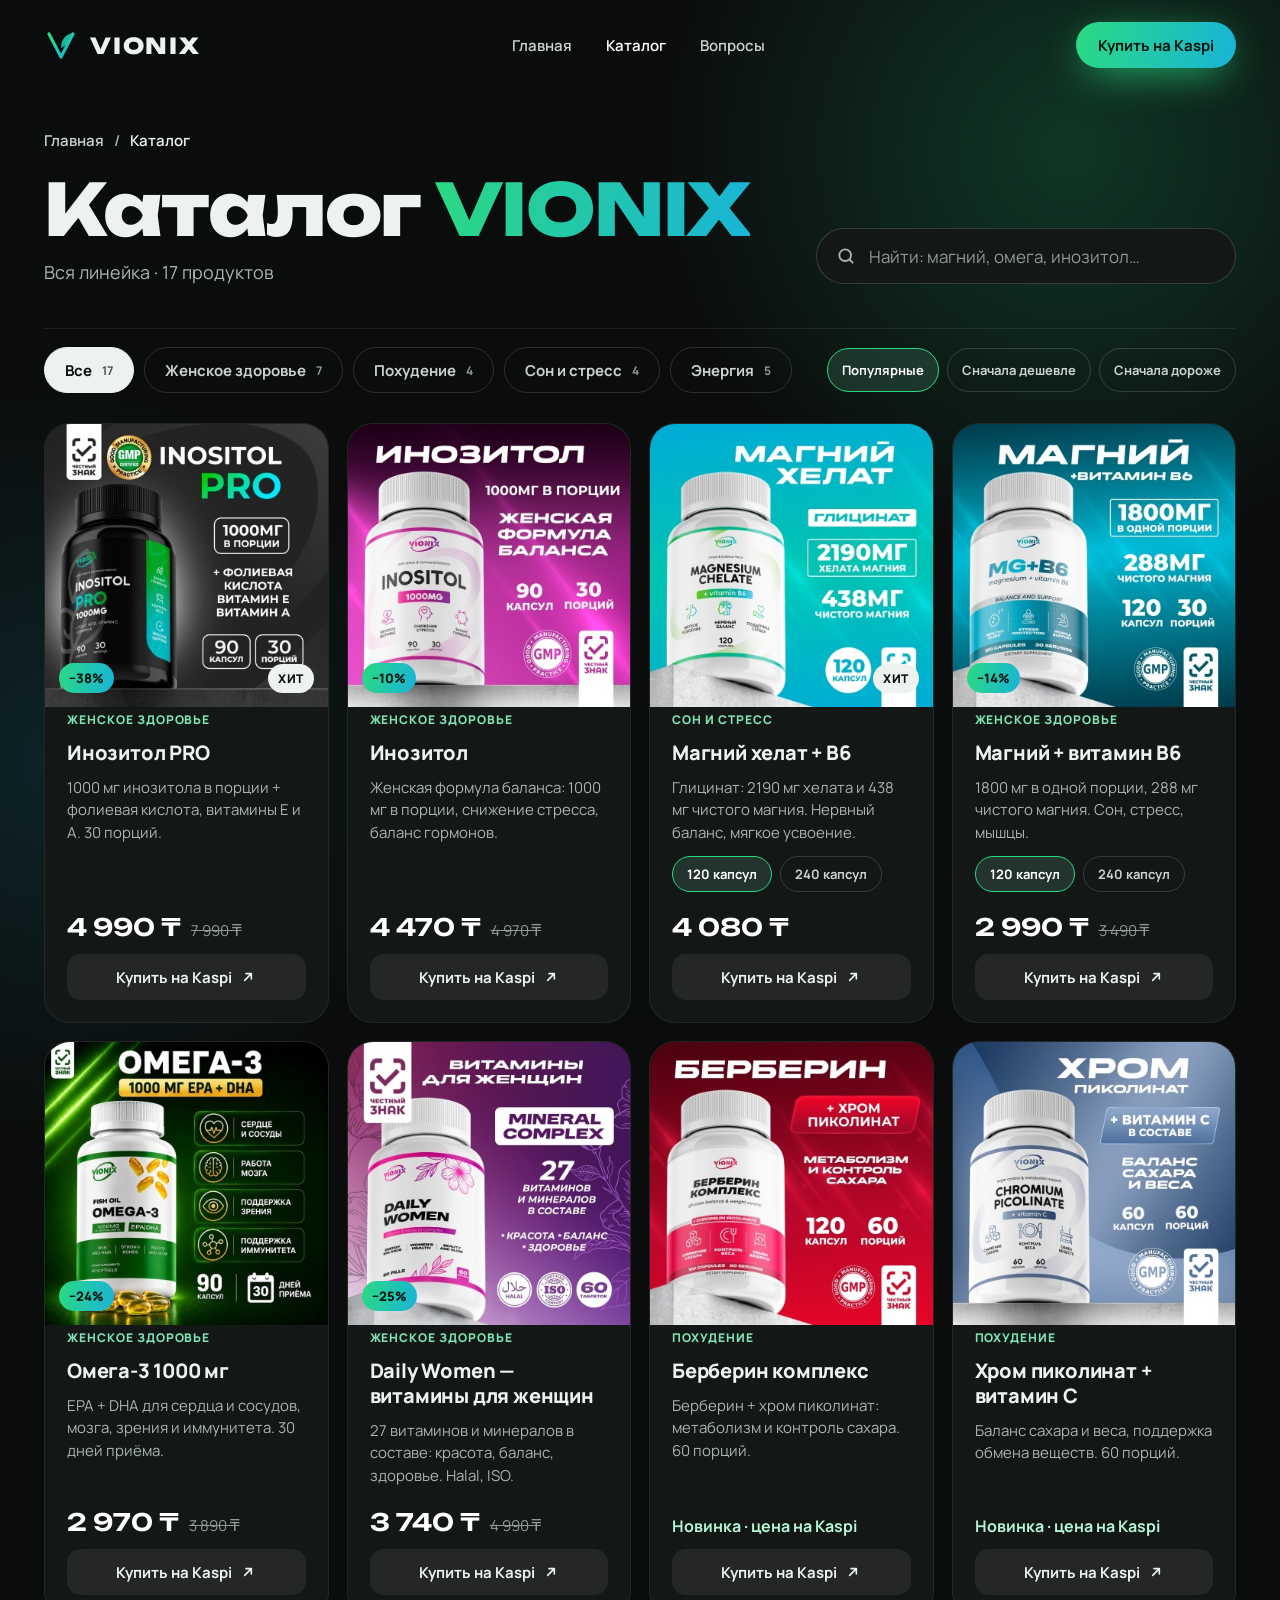
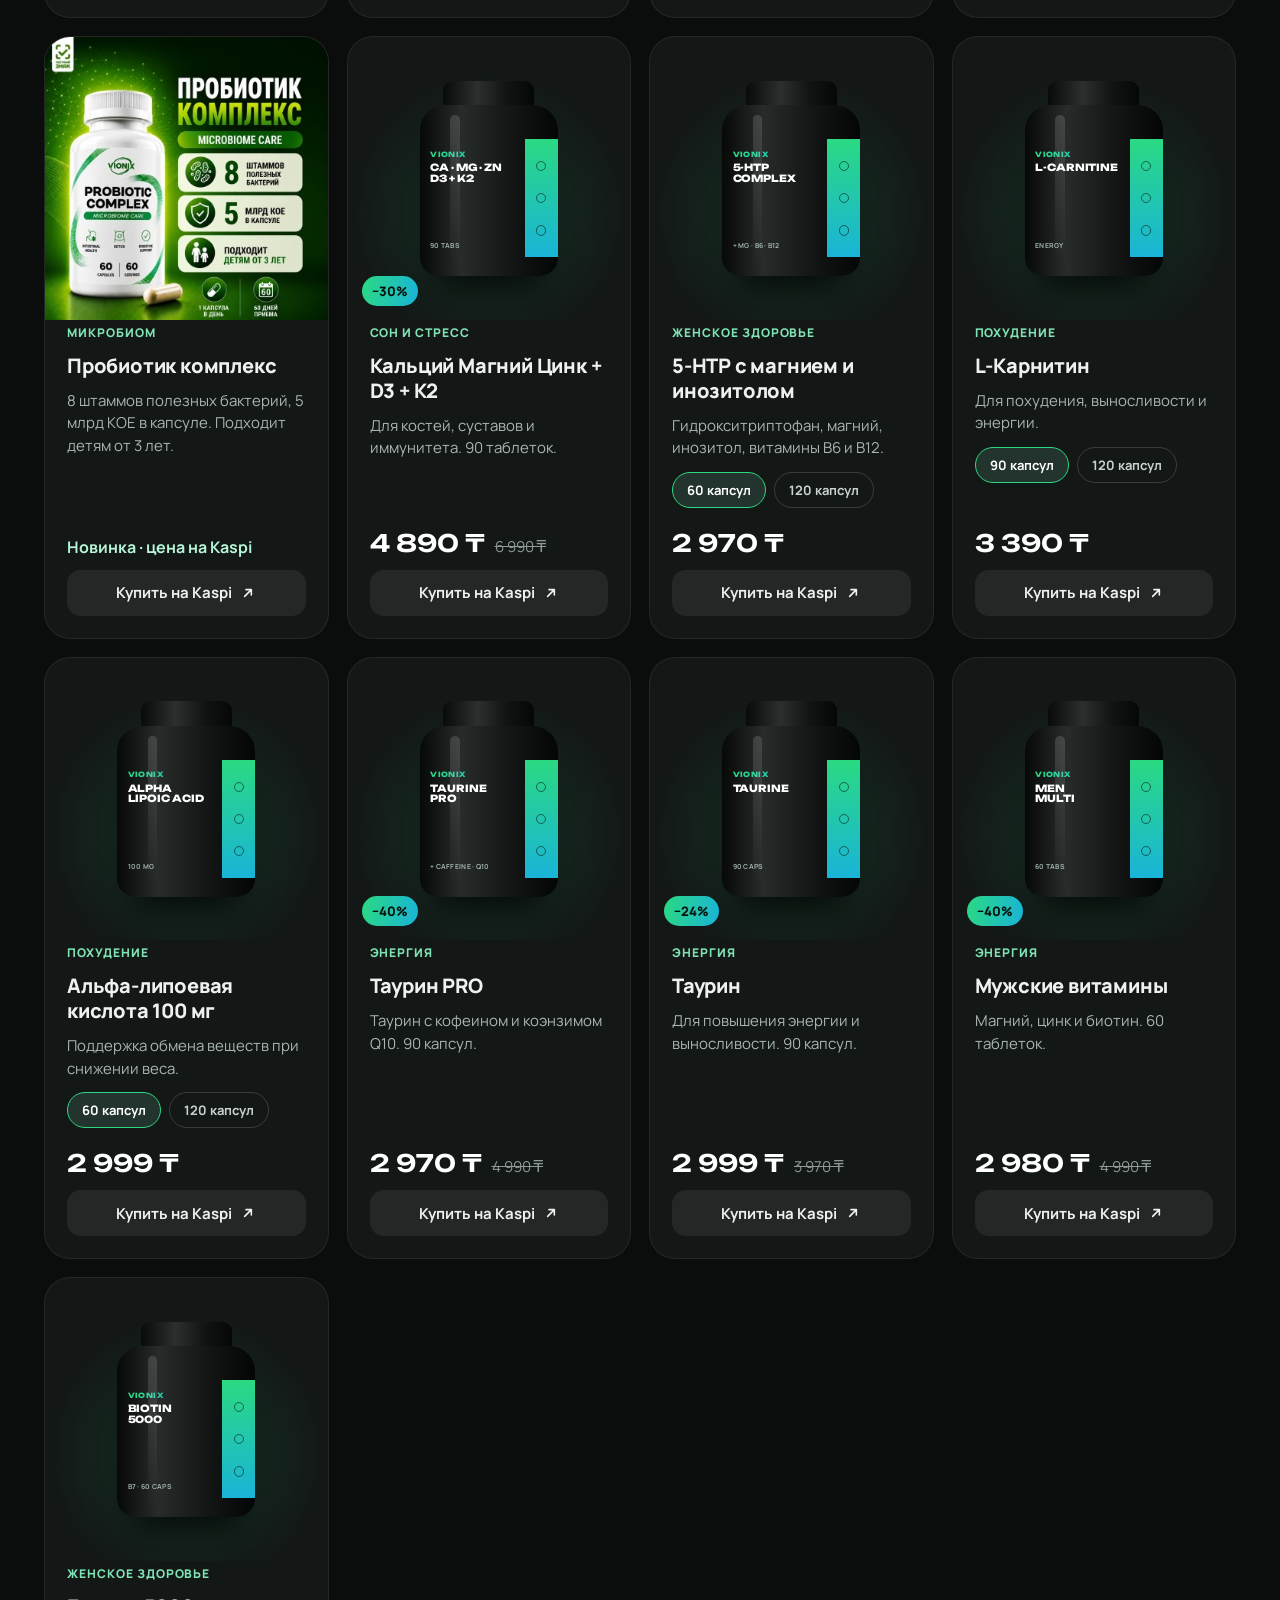
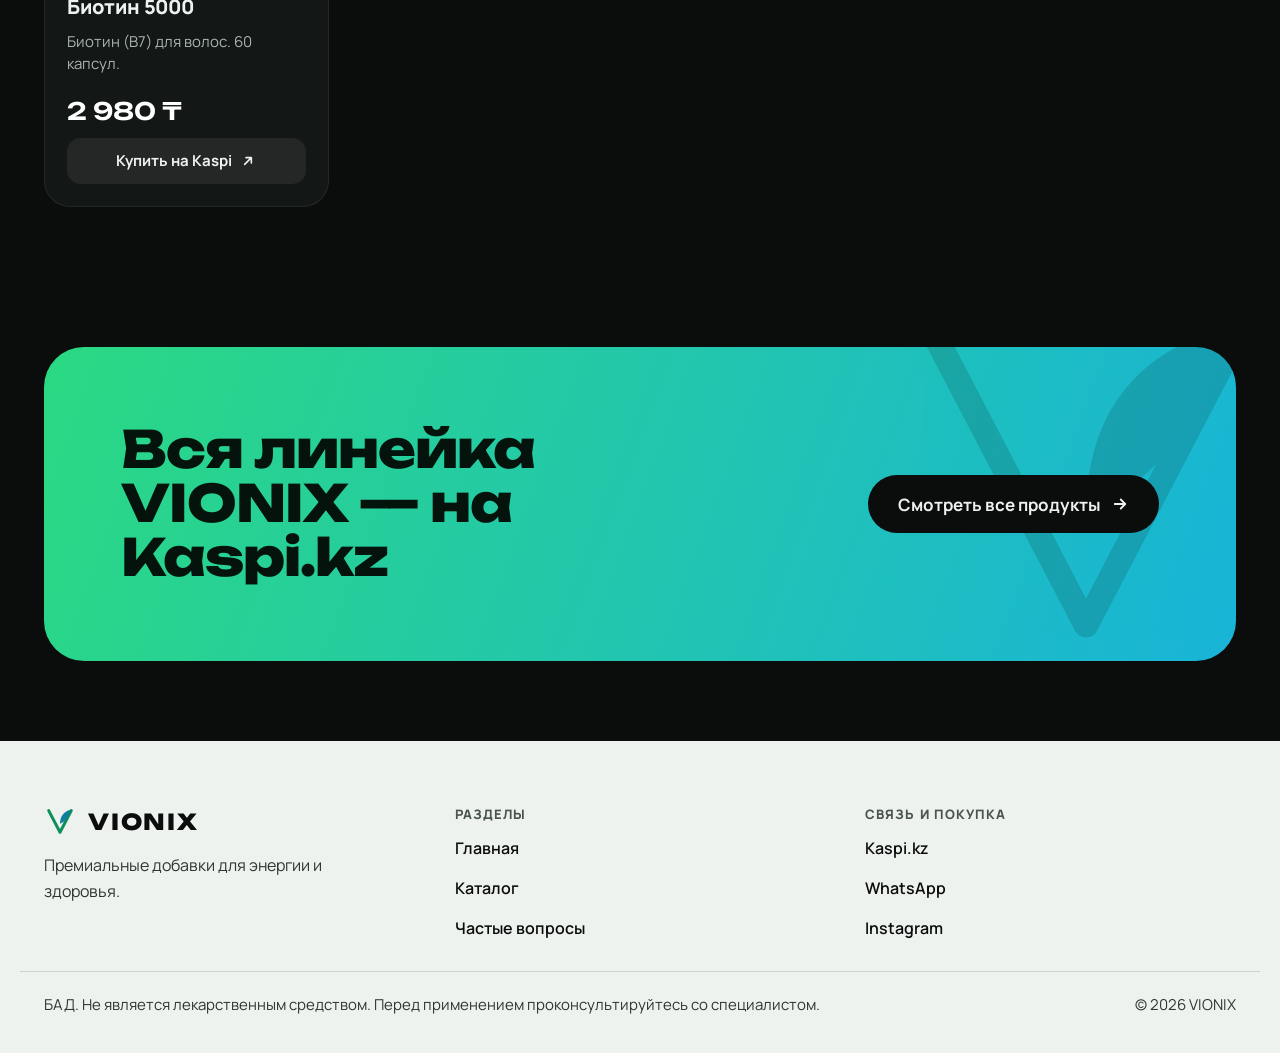
==== catalog.html @ 533839e7 "feat: static VIONIX site — home and catalog pages for GitHub Pages Co-Authored-By: Claude Opus 5.5 <" ====
<!doctype html>
<html lang="ru">
<head>
<meta charset="utf-8">
<meta name="viewport" content="width=device-width, initial-scale=1">
<title>Каталог — VIONIX</title>
<meta name="description" content="Весь каталог добавок VIONIX: фильтр по цели, поиск и сортировка по цене. Покупка на Kaspi.">
<meta name="theme-color" content="#0B0D0C">
<link rel="icon" href="favicon.svg" type="image/svg+xml">
<link rel="preconnect" href="https://fonts.googleapis.com">
<link rel="preconnect" href="https://fonts.gstatic.com" crossorigin>
<link rel="stylesheet" href="https://fonts.googleapis.com/css2?family=Unbounded:wght@400;600;800&family=Manrope:wght@400;500;600;700;800&display=swap">
<link rel="stylesheet" href="assets/style.css">
</head>
<body>
<div class="vx">

<div class="glow glow-1" aria-hidden="true"></div>
<div class="glow glow-2" aria-hidden="true"></div>

<header class="wrap header">
  <a class="logo" href="index.html" aria-label="VIONIX — на главную">
    <svg width="34" height="34" viewBox="0 0 34 34" aria-hidden="true" fill="none"><defs><linearGradient id="lg1" x1="0" y1="0" x2="1" y2="1"><stop offset="0" stop-color="#2BD982"/><stop offset="1" stop-color="#19B4D8"/></linearGradient></defs><path d="M5 6 L17 29 L29 6" stroke="url(#lg1)" stroke-width="3.2" stroke-linecap="round" stroke-linejoin="round"/><path d="M17 20 C17 12 21 7 28 5 C27 12 23 17 17 20 Z" fill="url(#lg1)" opacity=".9"/></svg>
    <span class="logo-word">VIONIX</span>
  </a>
  <nav class="nav" aria-label="Основная навигация">
    <a class="nav-a" href="index.html">Главная</a>
    <a class="nav-a" href="catalog.html" aria-current="page">Каталог</a>
    <a class="nav-a" href="index.html#faq">Вопросы</a>
  </nav>
  <a class="btn btn-primary btn-sm" data-kaspi-all href="https://kaspi.kz/shop/search/?text=vionix" target="_blank" rel="noopener">Купить на Kaspi</a>
</header>

<main>
<section id="top" class="wrap" style="padding-top:40px;padding-bottom:20px">
  <nav class="crumbs" aria-label="Хлебные крошки">
    <a href="index.html">Главная</a><span aria-hidden="true">/</span><span aria-current="page" style="color:#EEF2EF">Каталог</span>
  </nav>
  <div class="cat-head">
    <div class="cat-title">
      <h1 class="h-xl">Каталог <span class="grad">VIONIX</span></h1>
      <p id="shown-text" aria-live="polite">Вся линейка</p>
    </div>
    <div class="search-box">
      <label for="vx-search" class="sr">Поиск по каталогу</label>
      <svg class="search-ico" width="20" height="20" viewBox="0 0 24 24" fill="none" stroke="#A9B5AF" stroke-width="2.2" stroke-linecap="round" aria-hidden="true"><circle cx="11" cy="11" r="7"/><path d="M20 20l-3.5-3.5"/></svg>
      <input id="vx-search" class="search" type="search" placeholder="Найти: магний, омега, инозитол…" autocomplete="off">
    </div>
  </div>
</section>

<section id="catalog" class="wrap" style="padding-top:24px;padding-bottom:40px">
  <div class="toolbar">
    <div class="tabs" id="tabs" role="group" aria-label="Фильтр по цели"></div>
    <div class="sorts" id="sorts" role="group" aria-label="Сортировка"></div>
  </div>
  <div class="empty" id="empty" hidden>
    <h2>Ничего не нашлось</h2>
    <p>Попробуйте другой запрос или сбросьте фильтры.</p>
    <button type="button" class="btn btn-ghost" id="reset">Сбросить фильтры</button>
  </div>
  <div class="grid" id="catalog-grid"></div>
</section>

<section class="wrap cta-sec">
  <div class="cta">
    <svg class="cta-mark" aria-hidden="true" width="420" height="420" viewBox="0 0 34 34" fill="none"><path d="M5 6 L17 29 L29 6" stroke="#04140D" stroke-width="2" stroke-linecap="round" stroke-linejoin="round"/><path d="M17 20 C17 12 21 7 28 5 C27 12 23 17 17 20 Z" fill="#04140D"/></svg>
    <h2>Вся линейка VIONIX — на Kaspi.kz</h2>
    <a class="btn btn-dark" data-kaspi-all href="https://kaspi.kz/shop/search/?text=vionix" target="_blank" rel="noopener">Смотреть все продукты
      <svg width="18" height="18" viewBox="0 0 24 24" fill="none" stroke="currentColor" stroke-width="2.4" stroke-linecap="round" stroke-linejoin="round" aria-hidden="true"><path d="M5 12h14M13 6l6 6-6 6"/></svg>
    </a>
  </div>
</section>
</main>

<footer class="footer">
  <div class="wrap footer-top">
    <div class="footer-about">
      <a class="logo" href="index.html" aria-label="VIONIX — на главную">
        <svg width="32" height="32" viewBox="0 0 34 34" aria-hidden="true" fill="none"><path d="M5 6 L17 29 L29 6" stroke="#0E8F5A" stroke-width="3.2" stroke-linecap="round" stroke-linejoin="round"/><path d="M17 20 C17 12 21 7 28 5 C27 12 23 17 17 20 Z" fill="#0E7FA0"/></svg>
        <span class="logo-word">VIONIX</span>
      </a>
      <p>Премиальные добавки для энергии и здоровья.</p>
    </div>
    <nav class="footer-col" aria-label="Разделы сайта">
      <span class="footer-h">Разделы</span>
      <a class="foot-a" href="index.html">Главная</a>
      <a class="foot-a" href="catalog.html">Каталог</a>
      <a class="foot-a" href="index.html#faq">Частые вопросы</a>
    </nav>
    <nav class="footer-col" aria-label="Где купить и связаться">
      <span class="footer-h">Связь и покупка</span>
      <a class="foot-a" data-kaspi-all href="https://kaspi.kz/shop/search/?text=vionix" target="_blank" rel="noopener">Kaspi.kz</a>
      <a class="foot-a" href="[ВАША ССЫЛКА WHATSAPP]">WhatsApp</a>
      <a class="foot-a" href="[ВАША ССЫЛКА INSTAGRAM]">Instagram</a>
    </nav>
  </div>
  <div class="wrap footer-bottom">
    <span>БАД. Не является лекарственным средством. Перед применением проконсультируйтесь со специалистом.</span>
    <span>© 2026 VIONIX</span>
  </div>
</footer>

</div>
<script src="assets/app.js"></script>
</body>
</html>
---- assets/style.css ----
:root{--a:#2BD982;--b:#19B4D8;--bg:#0B0D0C;--fg:#EEF2EF;--muted:#A9B5AF;--soft:#C9D2CD}
*{box-sizing:border-box}
html{scroll-behavior:smooth}
body{margin:0;background:var(--bg)}
a{color:#7FE3B4}a:hover{color:#B6F5D6}
img{max-width:100%}
.vx{font-family:'Manrope',system-ui,-apple-system,'Segoe UI',sans-serif;color:var(--fg);background:var(--bg);overflow:hidden;position:relative;min-height:100vh}
.vx h1,.vx h2,.vx h3{font-family:'Unbounded','Manrope',system-ui,sans-serif;margin:0;letter-spacing:-0.02em}
.wrap{position:relative;z-index:1;max-width:1240px;margin:0 auto;padding-left:24px;padding-right:24px}
.grad{background:linear-gradient(100deg,var(--a) 0%,var(--b) 100%);-webkit-background-clip:text;background-clip:text;color:transparent}
.glow{position:absolute;border-radius:50%;pointer-events:none}
.glow-1{top:-260px;right:-200px;width:820px;height:820px;background:radial-gradient(closest-side,rgba(31,200,130,.22),rgba(31,200,130,0))}
.glow-2{top:380px;left:-320px;width:760px;height:760px;background:radial-gradient(closest-side,rgba(24,170,210,.14),rgba(24,170,210,0))}

/* Buttons */
.btn{display:inline-flex;align-items:center;justify-content:center;gap:10px;min-height:52px;padding:0 26px;border-radius:999px;font-weight:700;font-size:16px;text-decoration:none;transition:transform .25s ease,box-shadow .25s ease,background .25s ease;cursor:pointer;border:0;font-family:inherit}
.btn-primary{background:linear-gradient(100deg,var(--a),var(--b));color:#04140D;box-shadow:0 10px 40px -10px var(--a)}
.btn-primary:hover{color:#04140D;transform:translateY(-2px);box-shadow:0 18px 50px -12px var(--a)}
.btn-ghost{background:rgba(255,255,255,.06);color:var(--fg);border:1px solid rgba(255,255,255,.14)}
.btn-ghost:hover{color:#fff;background:rgba(255,255,255,.12)}
.btn-sm{min-height:46px;padding:0 22px;font-size:15px}
.btn-dark{background:var(--bg);color:var(--fg);min-height:58px;padding:0 30px;font-size:17px}
.btn-dark:hover{color:#fff;transform:translateY(-2px)}

/* Header */
.header{position:relative;z-index:2;display:flex;align-items:center;justify-content:space-between;gap:20px;flex-wrap:wrap;padding-top:22px;padding-bottom:22px}
.logo{display:flex;align-items:center;gap:12px;text-decoration:none;color:var(--fg)}
.logo:hover{color:var(--fg)}
.logo-word{font-family:'Unbounded',sans-serif;font-weight:800;font-size:22px;letter-spacing:.08em}
.nav{display:flex;align-items:center;gap:26px;flex-wrap:wrap}
.nav-a{color:var(--soft);text-decoration:none;font-weight:600;font-size:15px;padding:10px 4px}
.nav-a:hover,.nav-a[aria-current="page"]{color:#fff}
@media (max-width:720px){.nav{order:3;width:100%;gap:18px;justify-content:space-between}.header .btn{min-height:44px;padding:0 18px}}

/* Hero */
.hero{display:grid;grid-template-columns:repeat(auto-fit,minmax(min(480px,100%),1fr));gap:40px;align-items:center;padding-top:48px;padding-bottom:72px}
.hero-copy{display:flex;flex-direction:column;gap:28px}
.badge{display:inline-flex;align-self:flex-start;align-items:center;gap:10px;padding:8px 16px;border-radius:999px;border:1px solid rgba(127,227,180,.3);background:rgba(127,227,180,.06);font-size:14px;font-weight:700;color:#B6F5D6}
.dot{width:8px;height:8px;border-radius:50%;background:linear-gradient(100deg,var(--a),var(--b))}
.h-xl{font-size:clamp(40px,5.6vw,72px);line-height:1.02;font-weight:800;text-wrap:balance}
.h-lg{font-size:clamp(32px,4vw,52px);line-height:1.08;font-weight:800}
.lead{margin:0;font-size:19px;line-height:1.6;color:var(--muted);max-width:520px;text-wrap:pretty}
.row{display:flex;gap:14px;flex-wrap:wrap}
.trust{display:flex;gap:28px;flex-wrap:wrap;padding-top:8px}
.trust-i{display:flex;align-items:center;gap:12px}
.trust-ico{width:44px;height:44px;border-radius:12px;border:1px solid rgba(255,255,255,.14);display:flex;align-items:center;justify-content:center}
.trust-t{font-size:14px;line-height:1.35;color:var(--soft)}
.trust-t b{color:#fff}
.stack{position:relative;height:580px;display:flex;align-items:center;justify-content:center}
.stack-glow{position:absolute;width:480px;max-width:100%;aspect-ratio:1/1;border-radius:50%;background:radial-gradient(closest-side,rgba(43,217,130,.30),rgba(25,180,216,.08) 70%,rgba(0,0,0,0))}
.stack-l{position:absolute;left:0;top:70px;width:46%;max-width:280px;z-index:1}
.stack-r{position:absolute;right:0;top:230px;width:46%;max-width:280px;z-index:1}
.stack-c{position:relative;width:58%;max-width:360px;z-index:2}
.stack-card{border-radius:24px;overflow:hidden;box-shadow:0 30px 60px -20px rgba(0,0,0,.85);border:1px solid rgba(255,255,255,.1);transition:transform .5s cubic-bezier(.2,.8,.2,1)}
.stack-card img{width:100%;display:block}
.stack-l .stack-card{transform:rotate(-9deg)}
.stack-r .stack-card{transform:rotate(8deg)}
.stack-c .stack-card{border-radius:28px;border:0;box-shadow:0 40px 80px -24px rgba(0,0,0,.9),0 0 0 1px rgba(127,227,180,.25)}
.stack-card:hover{transform:rotate(0deg) scale(1.04)!important}
.chip-float{position:absolute;z-index:3;padding:10px 16px;border-radius:14px;background:rgba(20,24,23,.88);border:1px solid rgba(255,255,255,.12);backdrop-filter:blur(8px);font-size:14px;font-weight:700;color:var(--fg)}
.chip-tr{top:18px;right:10%}
.chip-bl{bottom:40px;left:8%}
@media (max-width:560px){.stack{height:420px}.stack-r{top:170px}.stack-l{top:40px}}
.float1{animation:fl 7s ease-in-out infinite}
.float2{animation:fl 8s ease-in-out -2s infinite}
.float3{animation:fl 6.5s ease-in-out -4s infinite}
@keyframes fl{0%,100%{transform:translateY(0)}50%{transform:translateY(-14px)}}

/* Marquee */
.marquee-wrap{position:relative;z-index:1;border-top:1px solid rgba(255,255,255,.08);border-bottom:1px solid rgba(255,255,255,.08);padding:22px 0;overflow:hidden}
.marquee{display:flex;width:max-content;animation:mq 38s linear infinite}
@keyframes mq{from{transform:translateX(0)}to{transform:translateX(-50%)}}
.mq-i{display:flex;align-items:center;gap:28px;padding-right:28px;font-family:'Unbounded',sans-serif;font-size:22px;font-weight:600;white-space:nowrap;color:#DDE5E1}
.mq-dot{width:10px;height:10px;border-radius:50%;background:linear-gradient(100deg,var(--a),var(--b))}

/* Sections */
.sec{padding-top:110px;padding-bottom:40px}
.sec-head{display:flex;justify-content:space-between;align-items:flex-end;gap:24px;flex-wrap:wrap;margin-bottom:44px}
.sec-head p{margin:0;max-width:380px;font-size:17px;line-height:1.6;color:var(--muted)}
.sec[id]{scroll-margin-top:12px}

/* Goals */
.goals{display:grid;grid-template-columns:repeat(auto-fit,minmax(min(260px,100%),1fr));gap:18px}
.goal{position:relative;display:flex;flex-direction:column;gap:18px;padding:28px;min-height:280px;border-radius:28px;background:linear-gradient(160deg,#161B19,#101312);border:1px solid rgba(255,255,255,.08);overflow:hidden;transition:transform .3s ease,border-color .3s ease;text-decoration:none;color:var(--fg)}
.goal:hover{transform:translateY(-6px);border-color:var(--a);color:var(--fg)}
.goal-ico{width:60px;height:60px;border-radius:18px;background:rgba(127,227,180,.1);border:1px solid rgba(127,227,180,.25);display:flex;align-items:center;justify-content:center}
.goal h3{font-size:22px;font-weight:700;line-height:1.2}
.goal p{margin:0;font-size:16px;line-height:1.55;color:var(--muted)}
.goal-foot{margin-top:auto;display:flex;align-items:center;justify-content:space-between}
.goal-count{font-size:14px;font-weight:700;color:var(--soft)}
.goal-arrow{width:46px;height:46px;border-radius:50%;border:1px solid rgba(255,255,255,.16);display:flex;align-items:center;justify-content:center;color:var(--fg);transition:background .3s ease,color .3s ease}
.goal:hover .goal-arrow{background:linear-gradient(100deg,var(--a),var(--b));color:#04140D}

/* Product cards */
.grid{display:grid;grid-template-columns:repeat(auto-fill,minmax(min(270px,100%),1fr));gap:18px}
.card{position:relative;display:flex;flex-direction:column;border-radius:26px;background:#131716;border:1px solid rgba(255,255,255,.07);overflow:hidden;transition:transform .35s cubic-bezier(.2,.8,.2,1),border-color .35s ease,box-shadow .35s ease;animation:up .5s ease both}
.card:hover{transform:translateY(-6px);border-color:rgba(127,227,180,.35);box-shadow:0 30px 60px -30px rgba(23,200,140,.35)}
@keyframes up{from{opacity:0;transform:translateY(14px)}to{opacity:1;transform:none}}
.card-media{position:relative;aspect-ratio:1/1;display:flex;align-items:center;justify-content:center;overflow:hidden;background:radial-gradient(circle at 50% 62%,rgba(43,217,130,.16),rgba(19,23,22,0) 62%)}
.card-img{position:absolute;inset:0;width:100%;height:100%;object-fit:cover;display:block;transition:transform .6s cubic-bezier(.2,.8,.2,1)}
.card:hover .card-img{transform:scale(1.06)}
.tag-sale{position:absolute;z-index:2;bottom:14px;left:14px;padding:6px 10px;border-radius:999px;background:linear-gradient(100deg,var(--a),var(--b));color:#04140D;font-size:13px;font-weight:800}
.tag-hit{position:absolute;z-index:2;bottom:14px;right:14px;padding:6px 10px;border-radius:999px;background:var(--fg);color:var(--bg);font-size:12px;font-weight:800;letter-spacing:.04em;text-transform:uppercase}
.card-body{display:flex;flex-direction:column;gap:12px;padding:4px 22px 22px;flex:1}
.card-goal{font-size:12px;font-weight:800;letter-spacing:.08em;text-transform:uppercase;color:#7FE3B4}
.vx .card h3{font-family:'Manrope',sans-serif;font-size:20px;font-weight:800;line-height:1.25;letter-spacing:-0.01em}
.card-desc{margin:0;font-size:15px;line-height:1.5;color:var(--muted)}
.variants{display:flex;gap:8px;flex-wrap:wrap}
.price-row{margin-top:auto;padding-top:8px;display:flex;align-items:baseline;gap:10px;flex-wrap:wrap}
.price{font-family:'Unbounded',sans-serif;font-size:24px;font-weight:600;color:#fff}
.price-new{font-size:16px;font-weight:700;color:#B6F5D6}
.price-old{font-size:15px;color:#8E9A94}
.buy{display:flex;align-items:center;justify-content:center;gap:8px;min-height:46px;border-radius:14px;background:rgba(255,255,255,.07);color:var(--fg);font-weight:700;font-size:15px;text-decoration:none;transition:background .25s ease,color .25s ease}
.buy:hover{background:linear-gradient(100deg,var(--a),var(--b));color:#04140D}
.pill{font-family:inherit;font-size:13px;font-weight:700;min-height:36px;padding:0 14px;border-radius:999px;border:1px solid rgba(255,255,255,.16);background:transparent;color:var(--soft);cursor:pointer}
.pill:hover{color:#fff}
.pill.is-on{background:rgba(127,227,180,.14);border-color:var(--a);color:#fff}

/* Bottle placeholder */
.btl-wrap{font-size:11.5px}
.btl{position:relative;width:12em;height:17em;transition:transform .45s cubic-bezier(.2,.8,.2,1)}
.card:hover .btl{transform:translateY(-6px) rotate(-3deg)}
.btl-cap{position:absolute;left:17%;right:17%;top:0;height:15%;border-radius:.8em .8em .35em .35em;background:linear-gradient(90deg,#090a0a 0%,#2b2f2e 38%,#121414 70%,#050606 100%);box-shadow:inset 0 -.25em 0 rgba(255,255,255,.05)}
.btl-body{position:absolute;left:0;right:0;top:12.5%;bottom:0;border-radius:2.2em 2.2em 1.6em 1.6em;background:linear-gradient(90deg,#070808 0%,#272b2a 30%,#151817 62%,#040505 100%);overflow:hidden;box-shadow:0 2.4em 3em -1.6em rgba(0,0,0,.8)}
.btl-label{position:absolute;left:0;right:0;top:20%;bottom:11%;display:flex}
.btl-text{flex:1;padding:.9em .5em .6em .9em;display:flex;flex-direction:column;gap:.3em;min-width:0}
.btl-brand{font-family:'Unbounded',sans-serif;font-weight:800;font-size:.62em;letter-spacing:.06em;background:linear-gradient(100deg,var(--a),var(--b));-webkit-background-clip:text;background-clip:text;color:transparent}
.btl-name{font-family:'Unbounded',sans-serif;font-weight:800;font-size:.86em;line-height:1.08;color:#fff;letter-spacing:-.01em;word-break:break-word;white-space:pre-line}
.btl-dose{font-size:.6em;font-weight:700;color:#9FB0A8;letter-spacing:.04em;margin-top:auto}
.btl-strip{width:24%;background:linear-gradient(180deg,var(--a),var(--b));display:flex;flex-direction:column;align-items:center;justify-content:space-evenly}
.btl-dot{width:.9em;height:.9em;border-radius:50%;border:.12em solid rgba(4,20,13,.55)}
.btl-shine{position:absolute;top:6%;bottom:6%;left:22%;width:7%;border-radius:1em;background:linear-gradient(180deg,rgba(255,255,255,.14),rgba(255,255,255,0));pointer-events:none}

/* Spotlight */
.spot{border-radius:40px;background:linear-gradient(150deg,#151A18 0%,#0E1110 60%);border:1px solid rgba(255,255,255,.08);padding:clamp(24px,4vw,56px);display:grid;grid-template-columns:repeat(auto-fit,minmax(min(420px,100%),1fr));gap:48px;align-items:center;position:relative;overflow:hidden}
.spot-glow{position:absolute;right:-160px;bottom:-200px;width:560px;height:560px;border-radius:50%;background:radial-gradient(closest-side,rgba(25,180,216,.18),rgba(25,180,216,0))}
.spot-media{position:relative;border-radius:28px;overflow:hidden;aspect-ratio:1/1;box-shadow:0 40px 80px -30px rgba(0,0,0,.8)}
.spot-media img{width:100%;height:100%;object-fit:cover;display:block}
.spot-copy{position:relative;display:flex;flex-direction:column;gap:24px}
.spot-badge{align-self:flex-start;padding:8px 14px;border-radius:999px;background:var(--fg);color:var(--bg);font-size:13px;font-weight:800;letter-spacing:.06em;text-transform:uppercase}
.spot-copy h2{font-size:clamp(36px,4.6vw,60px);line-height:1;font-weight:800}
.spot-copy p{margin:0;font-size:18px;line-height:1.6;color:var(--muted);max-width:520px}
.stats{display:grid;grid-template-columns:repeat(auto-fit,minmax(140px,1fr));gap:12px}
.stat{padding:18px;border-radius:18px;border:1px solid rgba(255,255,255,.1);background:rgba(255,255,255,.03)}
.stat-v{font-family:'Unbounded',sans-serif;font-size:28px;font-weight:800}
.stat-l{font-size:14px;color:var(--muted);margin-top:4px}
.chips{display:flex;gap:10px;flex-wrap:wrap}
.chip{padding:9px 14px;border-radius:999px;border:1px solid rgba(127,227,180,.3);font-size:14px;font-weight:700;color:#B6F5D6}
.spot-buy{display:flex;align-items:center;gap:20px;flex-wrap:wrap;padding-top:6px}
.spot-price{display:flex;align-items:baseline;gap:10px}
.spot-price span{font-family:'Unbounded',sans-serif;font-size:34px;font-weight:600}
.spot-price s{font-size:17px;color:#8E9A94}

/* FAQ */
.faq{display:grid;grid-template-columns:repeat(auto-fit,minmax(min(380px,100%),1fr));gap:48px}
.faq-intro{display:flex;flex-direction:column;gap:18px}
.faq-intro p{margin:0;font-size:17px;line-height:1.6;color:var(--muted);max-width:380px}
.faq-intro .btn{align-self:flex-start}
.faq-list{border-top:1px solid rgba(255,255,255,.1)}
.faq-item{border-bottom:1px solid rgba(255,255,255,.1)}
.faq-q{font-family:inherit;width:100%;display:flex;justify-content:space-between;align-items:center;gap:20px;padding:22px 0;background:transparent;border:0;color:var(--fg);font-size:18px;font-weight:700;text-align:left;cursor:pointer;min-height:44px}
.faq-q:hover{color:#fff}
.faq-ico{flex:none;width:36px;height:36px;border-radius:50%;border:1px solid rgba(255,255,255,.18);display:flex;align-items:center;justify-content:center;transition:transform .3s ease}
.faq-q[aria-expanded="true"] .faq-ico{transform:rotate(45deg)}
.faq-a{margin:0;padding:0 56px 24px 0;font-size:16px;line-height:1.65;color:var(--muted)}

/* CTA */
.cta-sec{padding-top:100px;padding-bottom:80px}
.cta{border-radius:40px;padding:clamp(32px,6vw,80px);background:linear-gradient(110deg,var(--a),var(--b));color:#04140D;display:flex;justify-content:space-between;align-items:center;gap:32px;flex-wrap:wrap;position:relative;overflow:hidden}
.cta-mark{position:absolute;right:-60px;top:-80px;opacity:.14}
.cta h2{position:relative;font-size:clamp(30px,4vw,52px);line-height:1.05;font-weight:800;max-width:640px}
.cta .btn{position:relative}

/* Footer */
.footer{position:relative;z-index:1;background:var(--fg);color:var(--bg)}
.footer-top{display:grid;grid-template-columns:repeat(auto-fit,minmax(min(220px,100%),1fr));gap:40px;padding-top:64px;padding-bottom:28px}
.footer .logo,.footer .logo:hover{color:var(--bg)}
.footer-col{display:flex;flex-direction:column;gap:10px}
.footer-about{display:flex;flex-direction:column;gap:16px}
.footer-about p{margin:0;font-size:16px;line-height:1.6;color:#2E3632;max-width:300px}
.footer-h{font-size:13px;font-weight:800;letter-spacing:.08em;text-transform:uppercase;color:#4A5550}
.foot-a{color:var(--bg);text-decoration:none;font-weight:600;font-size:16px;padding:4px 0}
.foot-a:hover{color:var(--bg);text-decoration:underline;text-underline-offset:4px}
.footer-bottom{padding-top:22px;padding-bottom:36px;border-top:1px solid rgba(11,13,12,.14);display:flex;justify-content:space-between;gap:16px;flex-wrap:wrap;font-size:15px;line-height:1.5;color:#2E3632}

/* Catalog */
.crumbs{display:flex;gap:10px;align-items:center;font-size:15px;font-weight:600;color:var(--muted);margin-bottom:22px}
.crumbs a{color:var(--soft);text-decoration:none}
.cat-head{display:flex;justify-content:space-between;align-items:flex-end;gap:28px;flex-wrap:wrap}
.cat-title{display:flex;flex-direction:column;gap:14px}
.cat-title p{margin:0;font-size:18px;color:var(--muted)}
.search-box{position:relative;flex:0 1 420px;min-width:260px}
.search-ico{position:absolute;left:20px;top:18px}
.search{font-family:inherit;width:100%;min-height:56px;padding:0 20px 0 52px;border-radius:999px;border:1px solid rgba(255,255,255,.16);background:#131716;color:var(--fg);font-size:17px;outline:none}
.search::placeholder{color:#8E9A94}
.search:focus{border-color:var(--a)}
.toolbar{display:flex;justify-content:space-between;gap:18px;flex-wrap:wrap;align-items:center;padding:18px 0 30px;border-top:1px solid rgba(255,255,255,.08)}
.tabs,.sorts{display:flex;gap:10px;flex-wrap:wrap}
.sorts{gap:8px}
.sorts .pill{min-height:44px}
.tab{font-family:inherit;font-size:15px;font-weight:700;min-height:46px;padding:0 20px;border-radius:999px;border:1px solid rgba(255,255,255,.14);background:transparent;color:var(--soft);cursor:pointer;display:inline-flex;align-items:center;gap:10px;transition:all .2s ease}
.tab:hover{color:#fff;border-color:rgba(255,255,255,.3)}
.tab.is-on{background:var(--fg);color:var(--bg);border-color:var(--fg)}
.tab-n{font-size:12px;opacity:.7}
.empty{padding:80px 24px;border-radius:26px;border:1px dashed rgba(255,255,255,.18);display:flex;flex-direction:column;align-items:center;gap:18px;text-align:center}
.empty h2{font-size:26px;font-weight:700}
.empty p{margin:0;font-size:17px;color:var(--muted)}

.sr{position:absolute;width:1px;height:1px;overflow:hidden;clip:rect(0 0 0 0);white-space:nowrap}
:focus-visible{outline:2px solid var(--a);outline-offset:3px}
[hidden]{display:none!important}
@media (prefers-reduced-motion:reduce){html{scroll-behavior:auto}.float1,.float2,.float3,.marquee,.card{animation:none}}
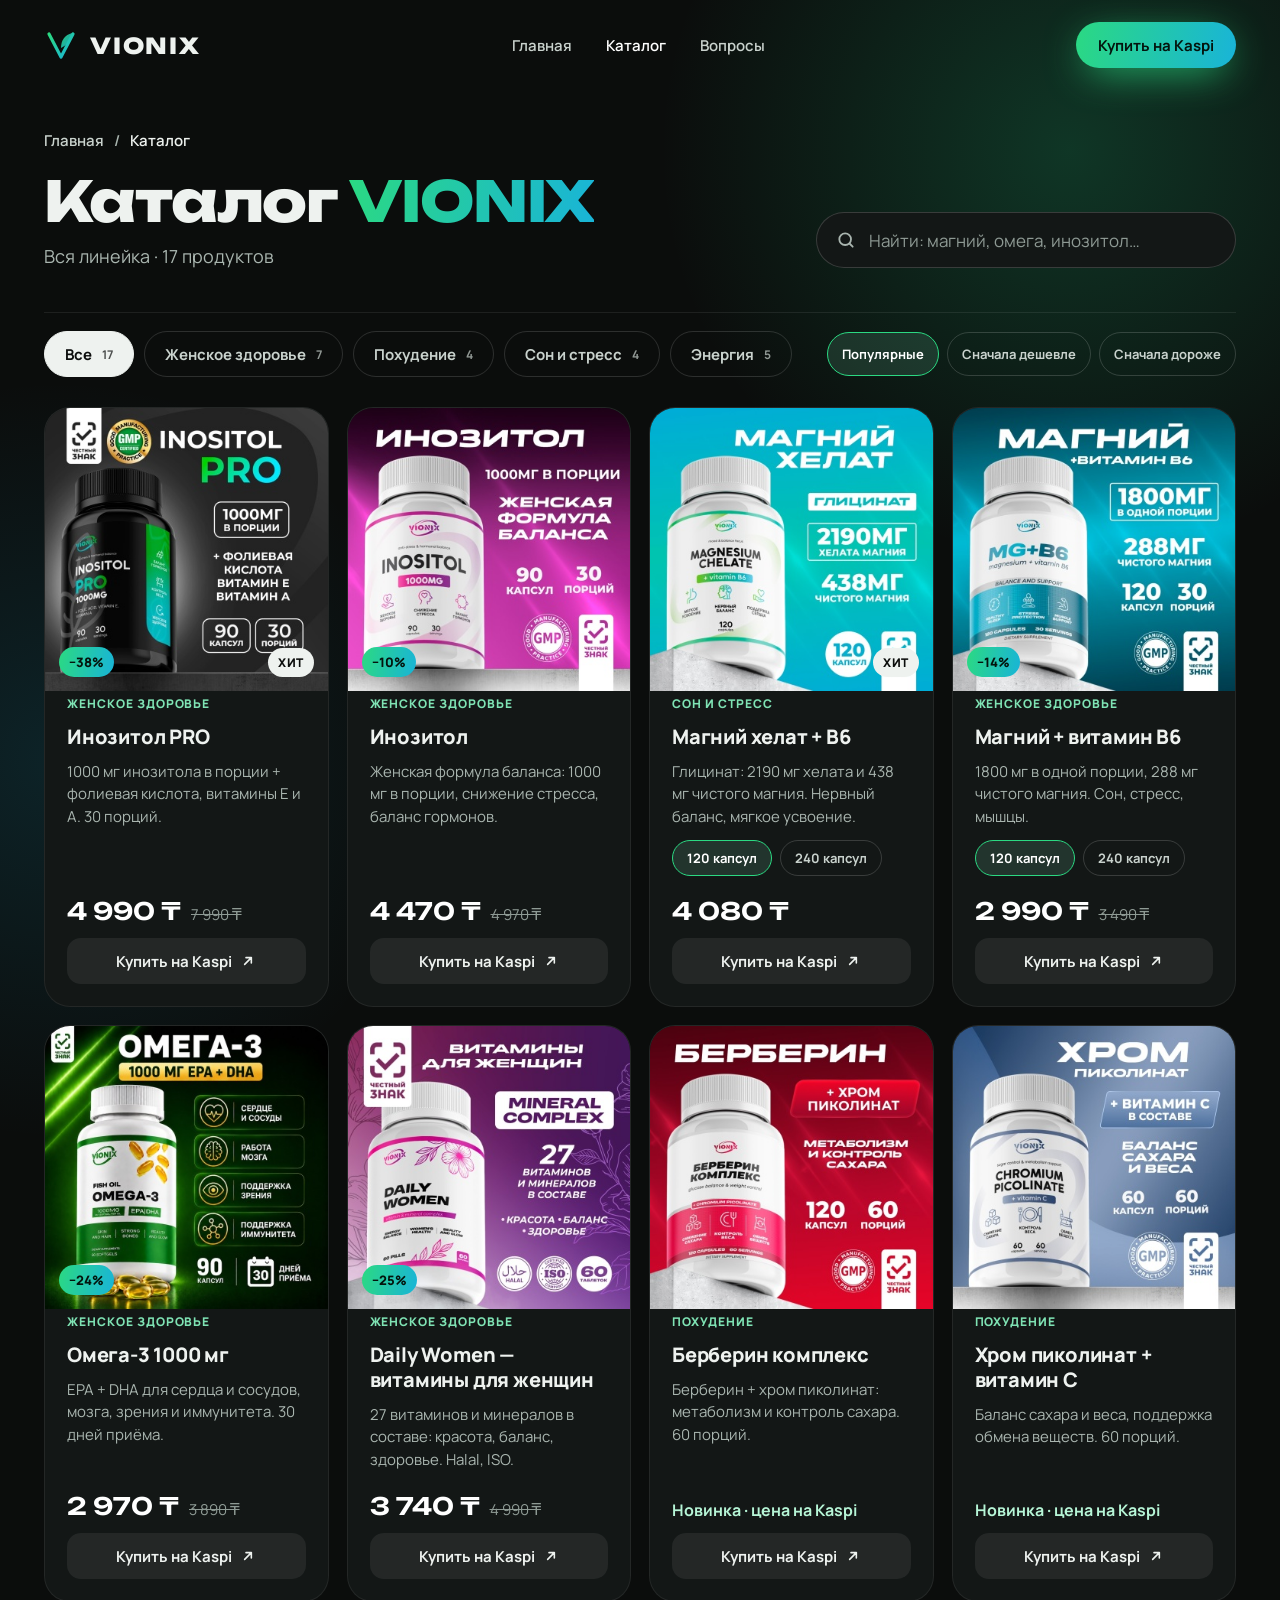
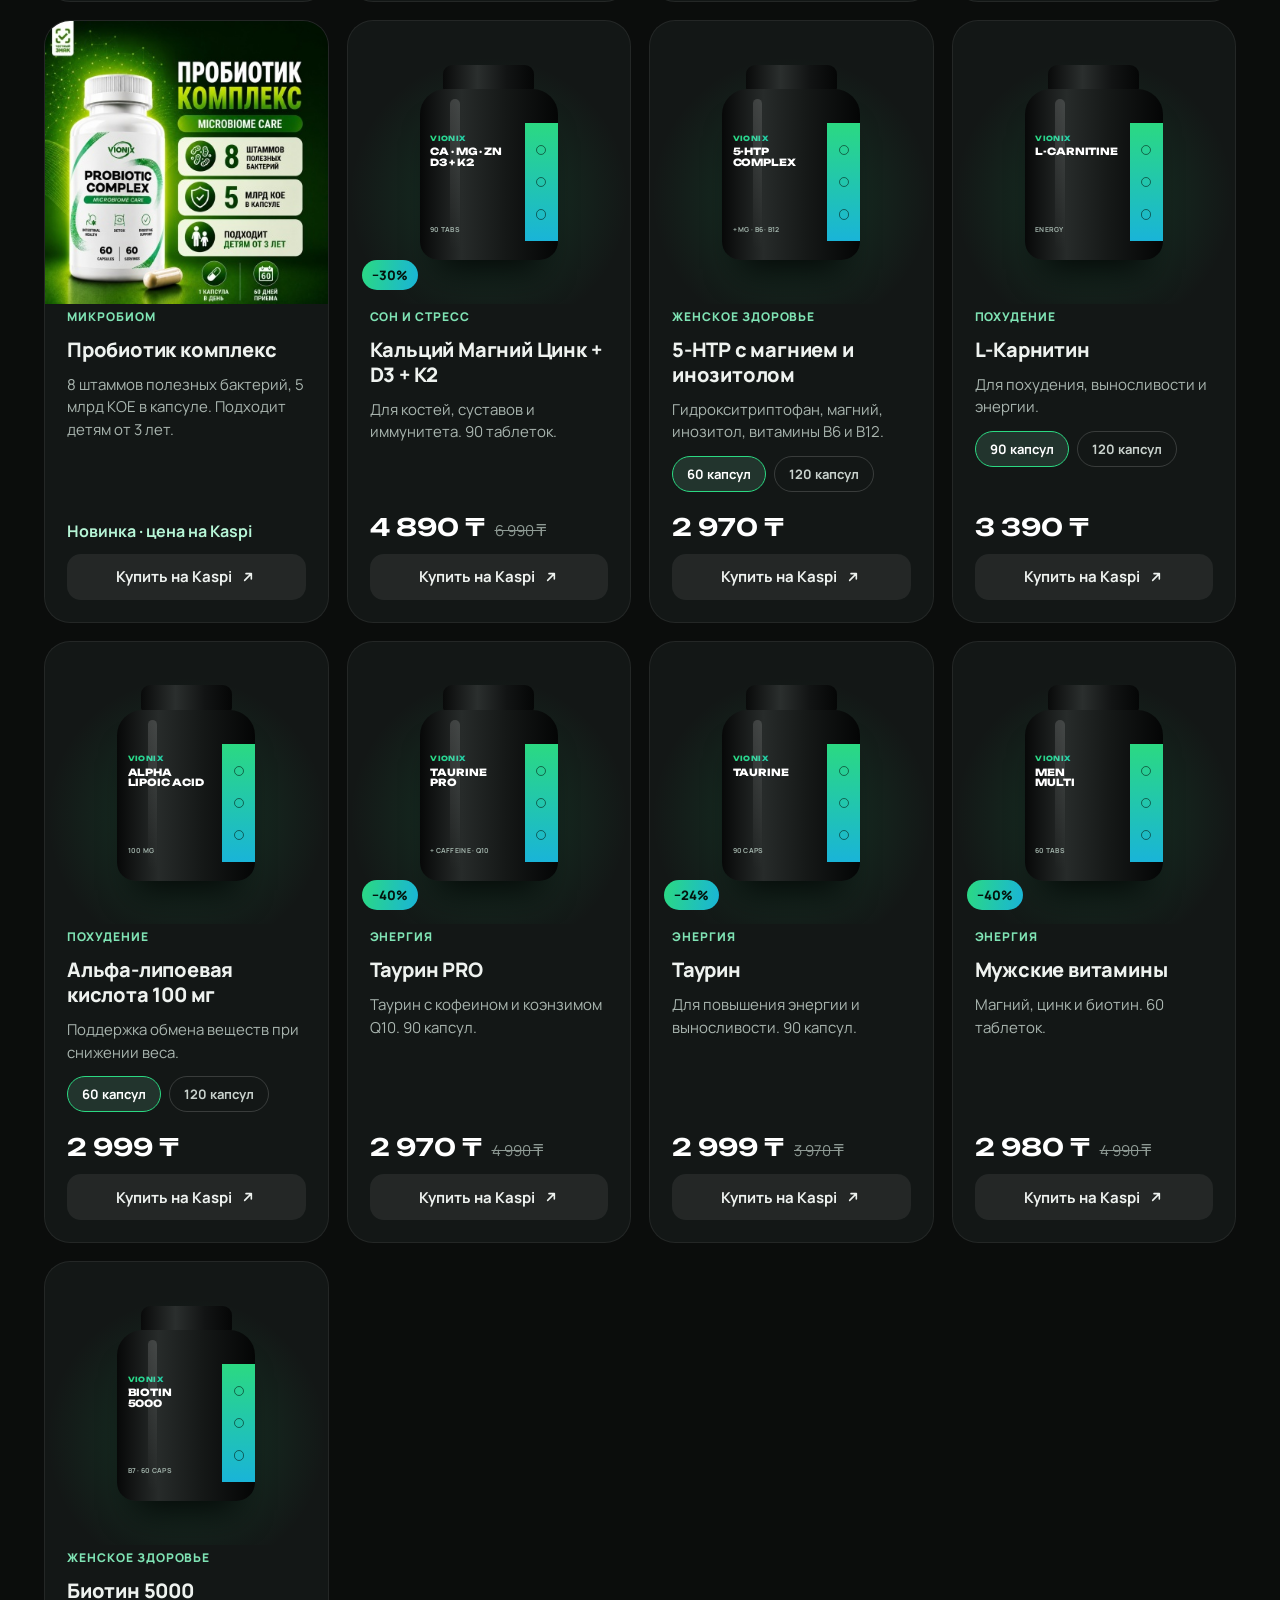
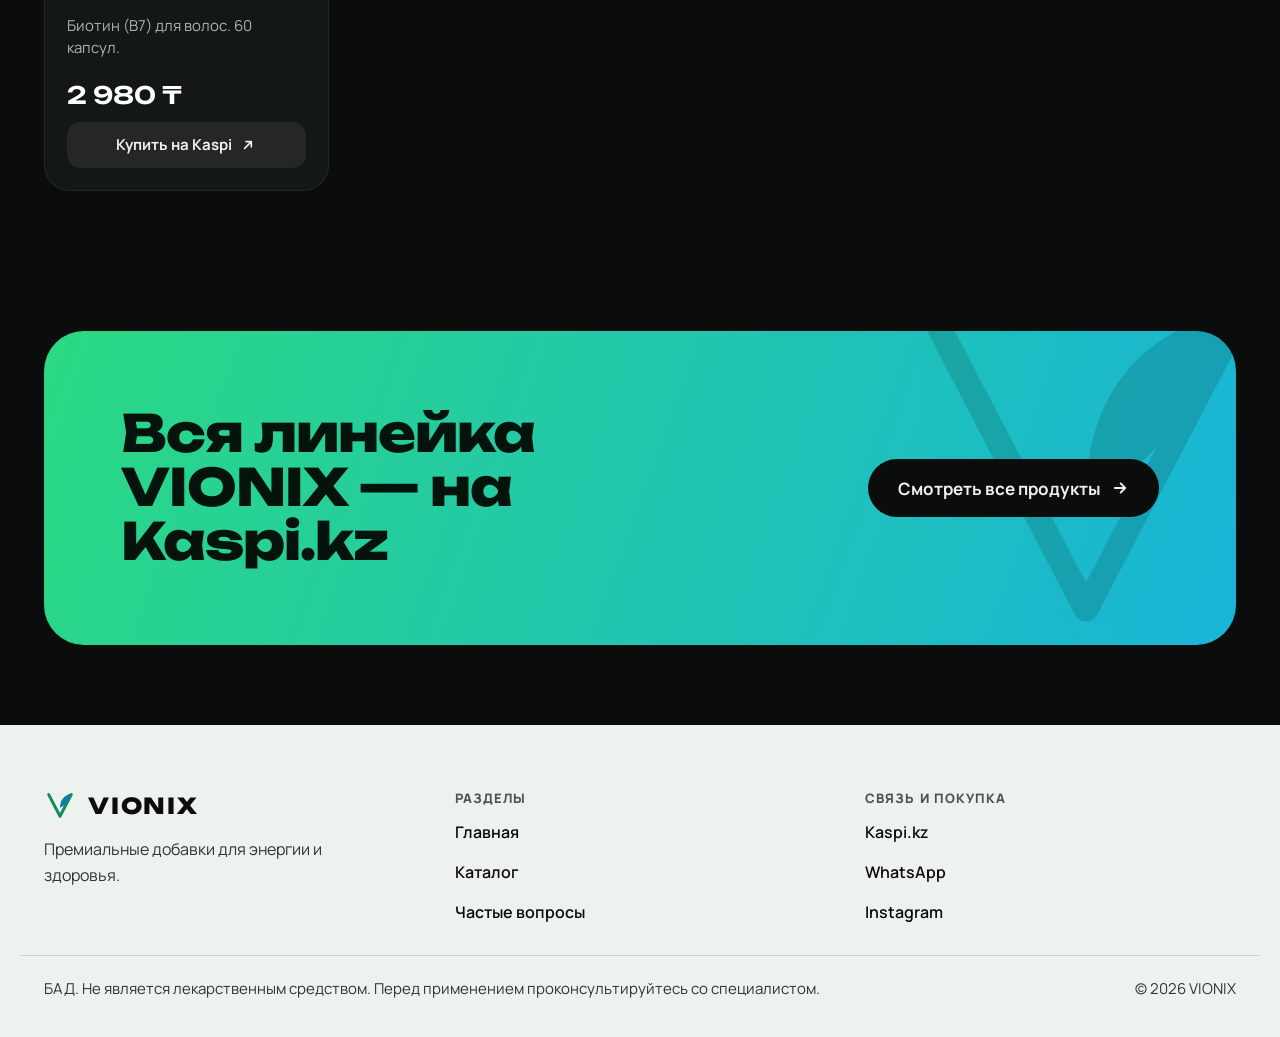
==== commit b6ba3623: "chore: version asset URLs to bust browser cache Co-Authored-By: Claude Opus 5.5 <noreply@anthropic.c" ====
--- a/catalog.html
+++ b/catalog.html
@@ -10,7 +10,7 @@
 <link rel="preconnect" href="https://fonts.googleapis.com">
 <link rel="preconnect" href="https://fonts.gstatic.com" crossorigin>
 <link rel="stylesheet" href="https://fonts.googleapis.com/css2?family=Unbounded:wght@400;600;800&family=Manrope:wght@400;500;600;700;800&display=swap">
-<link rel="stylesheet" href="assets/style.css">
+<link rel="stylesheet" href="assets/style.css?v=2">
 </head>
 <body>
 <div class="vx">
@@ -102,6 +102,6 @@
 </footer>
 
 </div>
-<script src="assets/app.js"></script>
+<script src="assets/app.js?v=2"></script>
 </body>
 </html>
--- a/assets/style.css
+++ b/assets/style.css
@@ -3,7 +3,7 @@
 html{scroll-behavior:smooth}
 body{margin:0;background:var(--bg)}
 a{color:#7FE3B4}a:hover{color:#B6F5D6}
-img{max-width:100%}
+img{max-width:100%;height:auto}
 .vx{font-family:'Manrope',system-ui,-apple-system,'Segoe UI',sans-serif;color:var(--fg);background:var(--bg);overflow:hidden;position:relative;min-height:100vh}
 .vx h1,.vx h2,.vx h3{font-family:'Unbounded','Manrope',system-ui,sans-serif;margin:0;letter-spacing:-0.02em}
 .wrap{position:relative;z-index:1;max-width:1240px;margin:0 auto;padding-left:24px;padding-right:24px}
@@ -33,11 +33,11 @@
 @media (max-width:720px){.nav{order:3;width:100%;gap:18px;justify-content:space-between}.header .btn{min-height:44px;padding:0 18px}}
 
 /* Hero */
-.hero{display:grid;grid-template-columns:repeat(auto-fit,minmax(min(480px,100%),1fr));gap:40px;align-items:center;padding-top:48px;padding-bottom:72px}
+.hero{display:grid;grid-template-columns:minmax(0,1.1fr) minmax(0,.9fr);gap:40px;align-items:center;padding-top:48px;padding-bottom:72px}
 .hero-copy{display:flex;flex-direction:column;gap:28px}
 .badge{display:inline-flex;align-self:flex-start;align-items:center;gap:10px;padding:8px 16px;border-radius:999px;border:1px solid rgba(127,227,180,.3);background:rgba(127,227,180,.06);font-size:14px;font-weight:700;color:#B6F5D6}
 .dot{width:8px;height:8px;border-radius:50%;background:linear-gradient(100deg,var(--a),var(--b))}
-.h-xl{font-size:clamp(40px,5.6vw,72px);line-height:1.02;font-weight:800;text-wrap:balance}
+.h-xl{font-size:clamp(36px,4.4vw,56px);line-height:1.02;font-weight:800;text-wrap:balance}
 .h-lg{font-size:clamp(32px,4vw,52px);line-height:1.08;font-weight:800}
 .lead{margin:0;font-size:19px;line-height:1.6;color:var(--muted);max-width:520px;text-wrap:pretty}
 .row{display:flex;gap:14px;flex-wrap:wrap}
@@ -46,11 +46,11 @@
 .trust-ico{width:44px;height:44px;border-radius:12px;border:1px solid rgba(255,255,255,.14);display:flex;align-items:center;justify-content:center}
 .trust-t{font-size:14px;line-height:1.35;color:var(--soft)}
 .trust-t b{color:#fff}
-.stack{position:relative;height:580px;display:flex;align-items:center;justify-content:center}
+.stack{position:relative;height:520px;display:flex;align-items:center;justify-content:center}
 .stack-glow{position:absolute;width:480px;max-width:100%;aspect-ratio:1/1;border-radius:50%;background:radial-gradient(closest-side,rgba(43,217,130,.30),rgba(25,180,216,.08) 70%,rgba(0,0,0,0))}
-.stack-l{position:absolute;left:0;top:70px;width:46%;max-width:280px;z-index:1}
-.stack-r{position:absolute;right:0;top:230px;width:46%;max-width:280px;z-index:1}
-.stack-c{position:relative;width:58%;max-width:360px;z-index:2}
+.stack-l{position:absolute;left:6%;top:60px;width:40%;max-width:250px;z-index:1}
+.stack-r{position:absolute;right:0;top:200px;width:40%;max-width:250px;z-index:1}
+.stack-c{position:relative;width:54%;max-width:330px;z-index:2}
 .stack-card{border-radius:24px;overflow:hidden;box-shadow:0 30px 60px -20px rgba(0,0,0,.85);border:1px solid rgba(255,255,255,.1);transition:transform .5s cubic-bezier(.2,.8,.2,1)}
 .stack-card img{width:100%;display:block}
 .stack-l .stack-card{transform:rotate(-9deg)}
@@ -60,6 +60,7 @@
 .chip-float{position:absolute;z-index:3;padding:10px 16px;border-radius:14px;background:rgba(20,24,23,.88);border:1px solid rgba(255,255,255,.12);backdrop-filter:blur(8px);font-size:14px;font-weight:700;color:var(--fg)}
 .chip-tr{top:18px;right:10%}
 .chip-bl{bottom:40px;left:8%}
+@media (max-width:960px){.hero{grid-template-columns:1fr}}
 @media (max-width:560px){.stack{height:420px}.stack-r{top:170px}.stack-l{top:40px}}
 .float1{animation:fl 7s ease-in-out infinite}
 .float2{animation:fl 8s ease-in-out -2s infinite}
